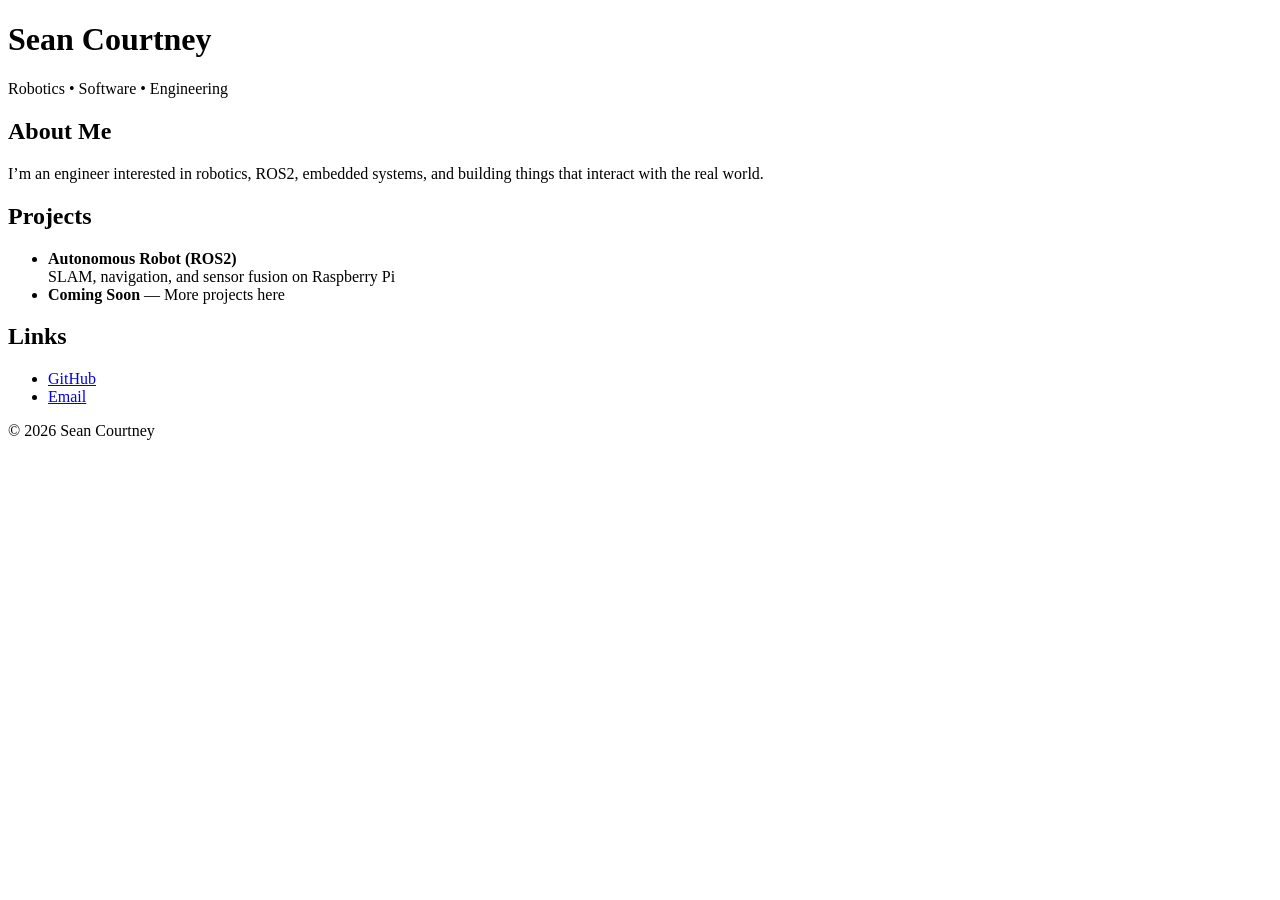
==== index.html @ 35dd7cc6 "Add initial HTML structure for portfolio" ====
<!DOCTYPE html>
<html lang="en">
<head>
  <meta charset="UTF-8" />
  <meta name="viewport" content="width=device-width, initial-scale=1.0"/>
  <title>Sean Courtney | Portfolio</title>
  <link rel="stylesheet" href="style.css" />
</head>
<body>
  <header>
    <h1>Sean Courtney</h1>
    <p>Robotics • Software • Engineering</p>
  </header>

  <section>
    <h2>About Me</h2>
    <p>
      I’m an engineer interested in robotics, ROS2, embedded systems,
      and building things that interact with the real world.
    </p>
  </section>

  <section>
    <h2>Projects</h2>
    <ul>
      <li>
        <strong>Autonomous Robot (ROS2)</strong><br />
        SLAM, navigation, and sensor fusion on Raspberry Pi
      </li>
      <li>
        <strong>Coming Soon</strong> — More projects here
      </li>
    </ul>
  </section>

  <section>
    <h2>Links</h2>
    <ul>
      <li><a href="https://github.com/seancourtney271">GitHub</a></li>
      <li><a href="mailto:your@email.com">Email</a></li>
    </ul>
  </section>

  <footer>
    <p>© 2026 Sean Courtney</p>
  </footer>
</body>
</html>
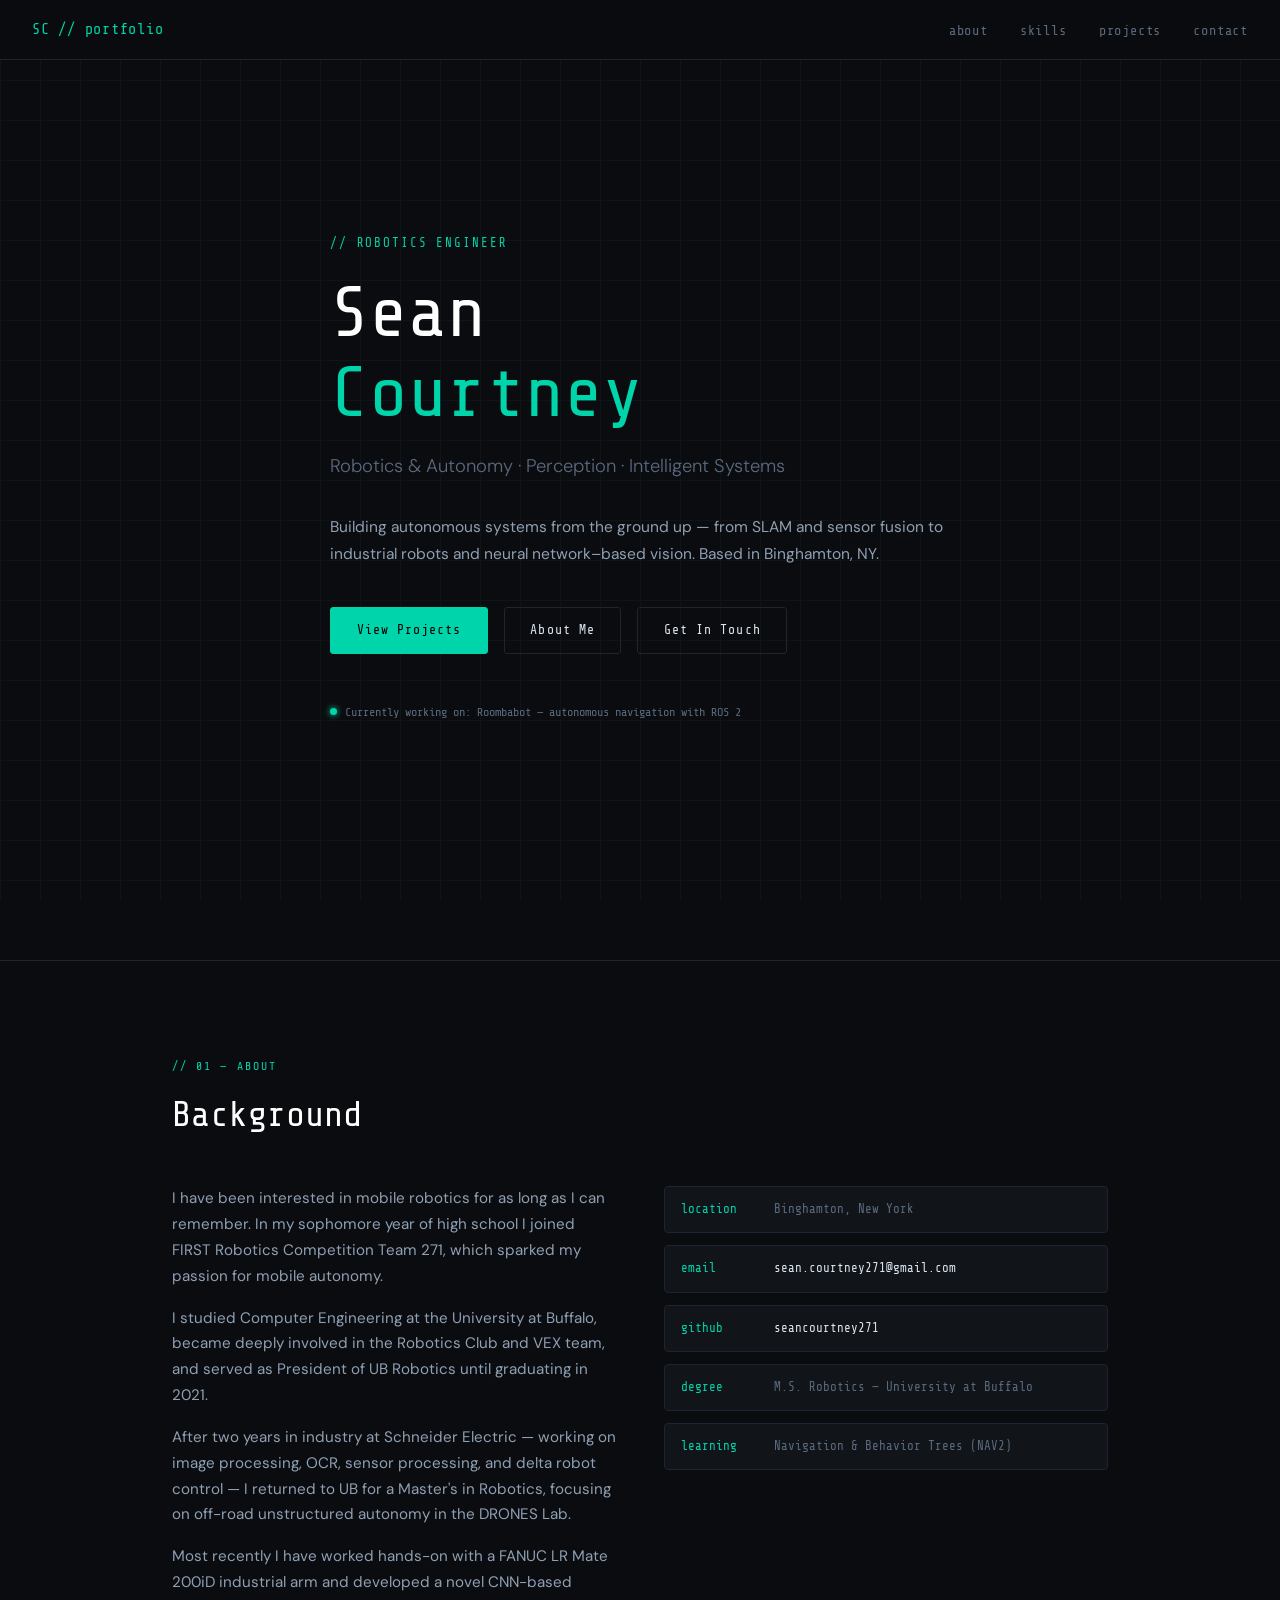
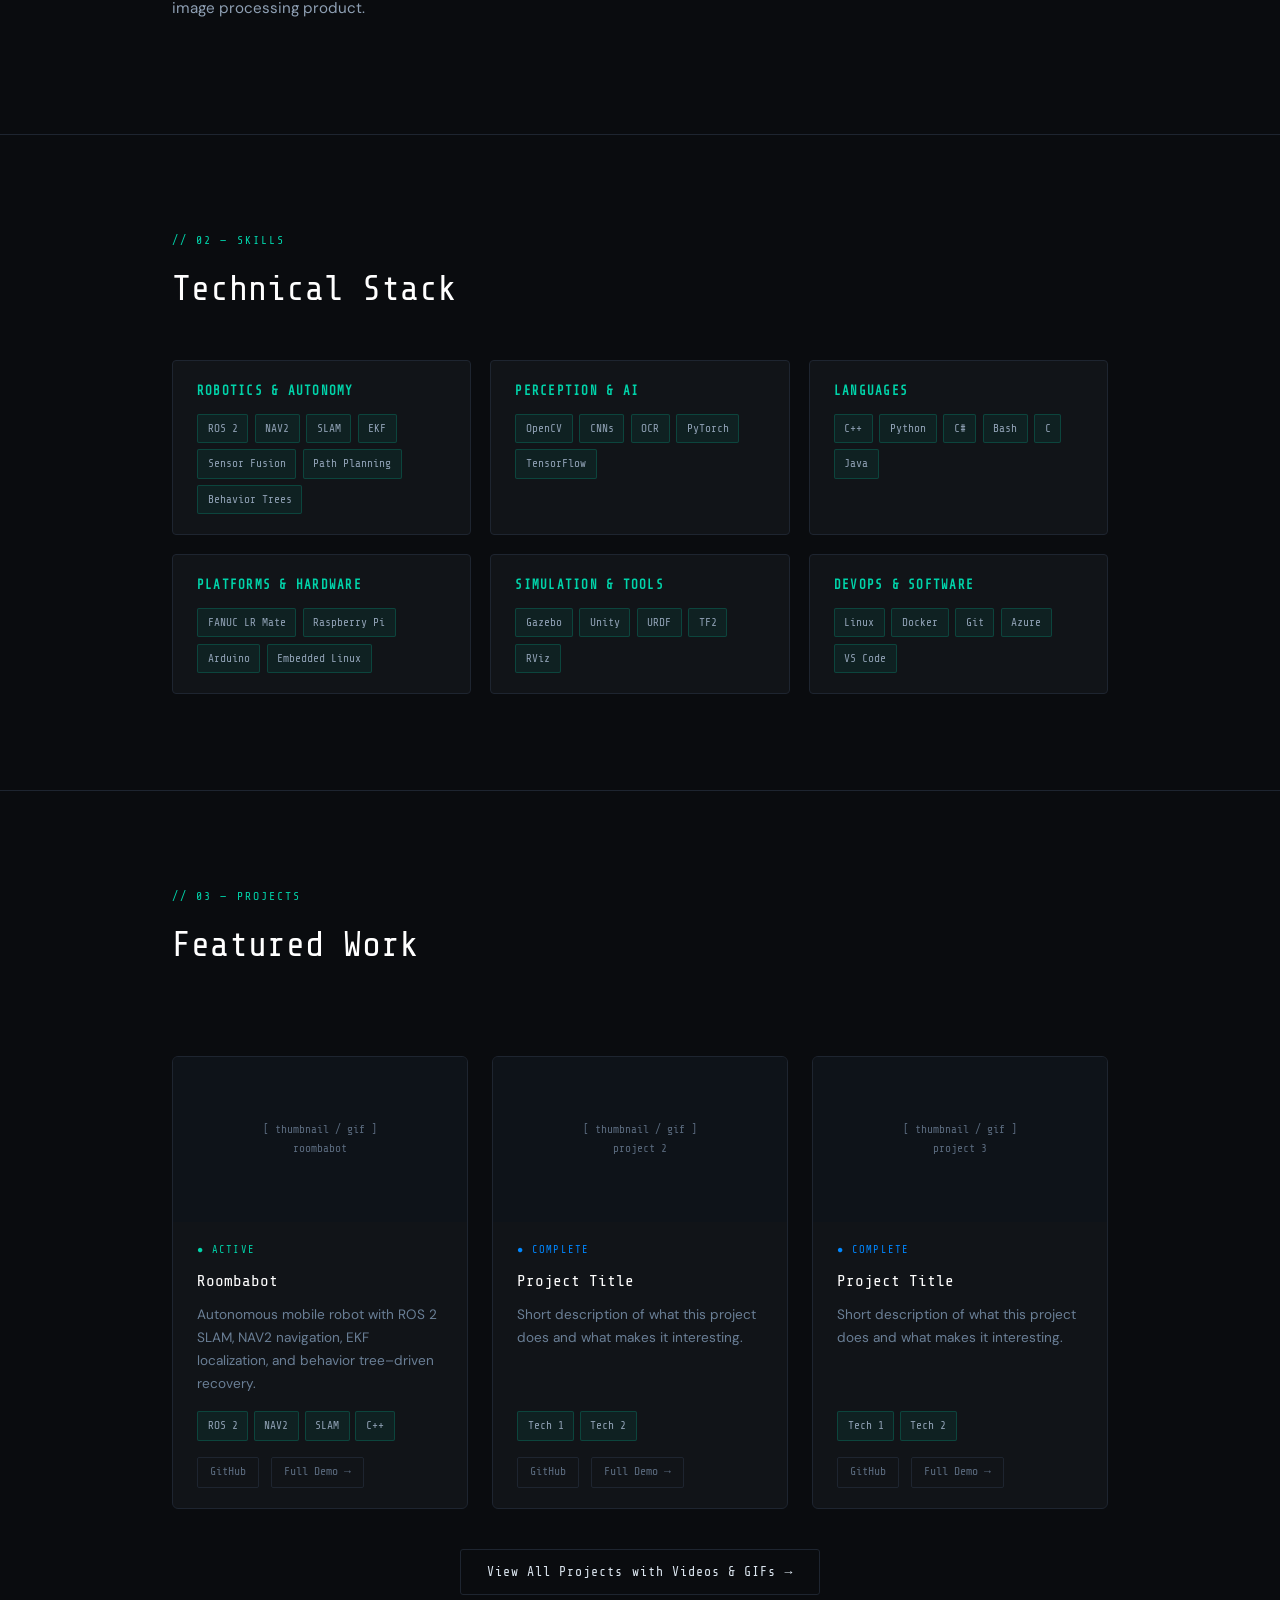
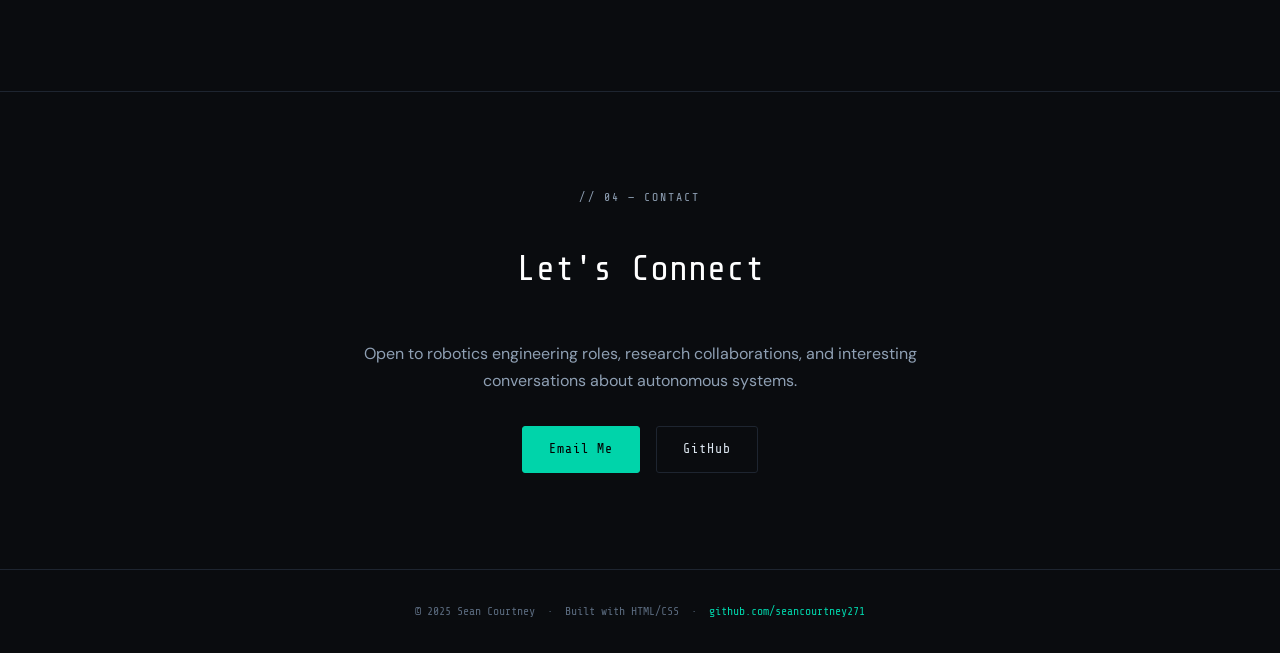
==== commit 70839816: "Swaping my Readme designed one for an html page" ====
--- a/index.html
+++ b/index.html
@@ -3,46 +3,636 @@
 <head>
   <meta charset="UTF-8" />
   <meta name="viewport" content="width=device-width, initial-scale=1.0"/>
-  <title>Sean Courtney | Portfolio</title>
-  <link rel="stylesheet" href="style.css" />
+  <title>Sean Courtney — Robotics Engineer</title>
+  <link href="https://fonts.googleapis.com/css2?family=Share+Tech+Mono&family=DM+Sans:wght@300;400;500;600&display=swap" rel="stylesheet"/>
+  <style>
+    /* ─── DESIGN TOKENS ──────────────────────────────────────────── */
+    :root {
+      --bg:        #0a0c0f;
+      --surface:   #111418;
+      --border:    #1e2530;
+      --accent:    #00d4aa;       /* teal — circuit/terminal feel   */
+      --accent2:   #0087ff;       /* blue highlight                 */
+      --text:      #dce6f0;
+      --muted:     #5a6a7e;
+      --mono:      'Share Tech Mono', monospace;
+      --sans:      'DM Sans', sans-serif;
+    }
+
+    /* ─── RESET ──────────────────────────────────────────────────── */
+    *, *::before, *::after { box-sizing: border-box; margin: 0; padding: 0; }
+    html { scroll-behavior: smooth; }
+    body {
+      background: var(--bg);
+      color: var(--text);
+      font-family: var(--sans);
+      font-size: 16px;
+      line-height: 1.7;
+      overflow-x: hidden;
+    }
+    a { color: var(--accent); text-decoration: none; }
+    a:hover { text-decoration: underline; }
+
+    /* ─── ANIMATED GRID BACKGROUND ───────────────────────────────── */
+    body::before {
+      content: '';
+      position: fixed;
+      inset: 0;
+      background-image:
+        linear-gradient(var(--border) 1px, transparent 1px),
+        linear-gradient(90deg, var(--border) 1px, transparent 1px);
+      background-size: 40px 40px;
+      opacity: 0.35;
+      pointer-events: none;
+      z-index: 0;
+    }
+
+    /* ─── LAYOUT HELPERS ─────────────────────────────────────────── */
+    .container { max-width: 1000px; margin: 0 auto; padding: 0 2rem; position: relative; z-index: 1; }
+    section { padding: 6rem 0; }
+    section + section { border-top: 1px solid var(--border); }
+
+    /* ─── NAV ────────────────────────────────────────────────────── */
+    nav {
+      position: sticky; top: 0; z-index: 100;
+      background: rgba(10,12,15,0.85);
+      backdrop-filter: blur(12px);
+      border-bottom: 1px solid var(--border);
+      padding: 1rem 2rem;
+      display: flex; justify-content: space-between; align-items: center;
+    }
+    .nav-logo {
+      font-family: var(--mono);
+      color: var(--accent);
+      font-size: 0.95rem;
+      letter-spacing: 0.05em;
+    }
+    .nav-links { display: flex; gap: 2rem; list-style: none; }
+    .nav-links a {
+      font-size: 0.85rem;
+      font-family: var(--mono);
+      color: var(--muted);
+      letter-spacing: 0.06em;
+      transition: color 0.2s;
+    }
+    .nav-links a:hover { color: var(--accent); text-decoration: none; }
+
+    /* ─── HERO ───────────────────────────────────────────────────── */
+    #hero {
+      min-height: 100vh;
+      display: flex; align-items: center;
+      padding-top: 0;
+    }
+    .hero-inner { padding: 4rem 0 2rem; }
+    .hero-label {
+      font-family: var(--mono);
+      font-size: 0.78rem;
+      color: var(--accent);
+      letter-spacing: 0.15em;
+      text-transform: uppercase;
+      margin-bottom: 1.2rem;
+      opacity: 0; animation: fadeUp 0.6s 0.1s forwards;
+    }
+    h1 {
+      font-family: var(--mono);
+      font-size: clamp(2.4rem, 6vw, 4.5rem);
+      font-weight: 400;
+      line-height: 1.1;
+      color: #fff;
+      opacity: 0; animation: fadeUp 0.7s 0.25s forwards;
+    }
+    h1 span { color: var(--accent); }
+    .hero-role {
+      font-family: var(--sans);
+      font-size: 1.15rem;
+      font-weight: 300;
+      color: var(--muted);
+      margin: 1.2rem 0 2rem;
+      opacity: 0; animation: fadeUp 0.7s 0.4s forwards;
+    }
+    .hero-bio {
+      max-width: 620px;
+      font-size: 0.97rem;
+      color: #8fa0b4;
+      margin-bottom: 2.5rem;
+      opacity: 0; animation: fadeUp 0.7s 0.55s forwards;
+    }
+    .hero-ctas {
+      display: flex; gap: 1rem; flex-wrap: wrap;
+      opacity: 0; animation: fadeUp 0.7s 0.7s forwards;
+    }
+    .btn {
+      display: inline-block;
+      padding: 0.7rem 1.6rem;
+      font-family: var(--mono);
+      font-size: 0.82rem;
+      letter-spacing: 0.08em;
+      border-radius: 3px;
+      transition: all 0.2s;
+      cursor: pointer;
+    }
+    .btn-primary {
+      background: var(--accent);
+      color: #000;
+      border: 1px solid var(--accent);
+    }
+    .btn-primary:hover { background: transparent; color: var(--accent); text-decoration: none; }
+    .btn-outline {
+      background: transparent;
+      color: var(--text);
+      border: 1px solid var(--border);
+    }
+    .btn-outline:hover { border-color: var(--accent); color: var(--accent); text-decoration: none; }
+
+    .hero-status {
+      display: inline-flex; align-items: center; gap: 0.5rem;
+      font-family: var(--mono); font-size: 0.75rem; color: var(--muted);
+      margin-top: 3rem;
+      opacity: 0; animation: fadeUp 0.7s 0.85s forwards;
+    }
+    .status-dot {
+      width: 7px; height: 7px; border-radius: 50%;
+      background: var(--accent);
+      box-shadow: 0 0 6px var(--accent);
+      animation: pulse 2s infinite;
+    }
+
+    /* ─── SECTION HEADERS ────────────────────────────────────────── */
+    .section-tag {
+      font-family: var(--mono);
+      font-size: 0.72rem;
+      color: var(--accent);
+      letter-spacing: 0.18em;
+      text-transform: uppercase;
+      margin-bottom: 0.6rem;
+    }
+    h2 {
+      font-family: var(--mono);
+      font-size: clamp(1.5rem, 3vw, 2.2rem);
+      font-weight: 400;
+      color: #fff;
+      margin-bottom: 2.5rem;
+    }
+
+    /* ─── ABOUT ──────────────────────────────────────────────────── */
+    .about-grid { display: grid; grid-template-columns: 1fr 1fr; gap: 3rem; }
+    .about-text p { color: #8fa0b4; font-size: 0.95rem; margin-bottom: 1rem; }
+    .about-meta { display: flex; flex-direction: column; gap: 0.75rem; }
+    .meta-item {
+      display: flex; align-items: flex-start; gap: 0.8rem;
+      font-family: var(--mono); font-size: 0.78rem; color: var(--muted);
+      padding: 0.75rem 1rem;
+      background: var(--surface);
+      border: 1px solid var(--border);
+      border-radius: 4px;
+    }
+    .meta-item .mi-label { color: var(--accent); min-width: 80px; }
+    .meta-item a { color: var(--text); }
+    .meta-item a:hover { color: var(--accent); }
+
+    /* ─── SKILLS ─────────────────────────────────────────────────── */
+    .skills-grid { display: grid; grid-template-columns: repeat(auto-fill, minmax(280px, 1fr)); gap: 1.2rem; }
+    .skill-card {
+      background: var(--surface);
+      border: 1px solid var(--border);
+      border-radius: 4px;
+      padding: 1.25rem 1.5rem;
+      transition: border-color 0.2s;
+    }
+    .skill-card:hover { border-color: var(--accent); }
+    .skill-card h3 {
+      font-family: var(--mono);
+      font-size: 0.78rem;
+      color: var(--accent);
+      letter-spacing: 0.1em;
+      text-transform: uppercase;
+      margin-bottom: 0.75rem;
+    }
+    .skill-tags { display: flex; flex-wrap: wrap; gap: 0.4rem; }
+    .tag {
+      font-family: var(--mono);
+      font-size: 0.7rem;
+      padding: 0.25rem 0.6rem;
+      background: rgba(0,212,170,0.07);
+      border: 1px solid rgba(0,212,170,0.2);
+      border-radius: 2px;
+      color: #8fa0b4;
+    }
+
+    /* ─── FEATURED PROJECTS (homepage preview) ───────────────────── */
+    .projects-intro {
+      display: flex; justify-content: space-between; align-items: flex-end;
+      margin-bottom: 2.5rem; flex-wrap: wrap; gap: 1rem;
+    }
+    .projects-intro div { flex: 1; }
+    .project-cards { display: grid; grid-template-columns: repeat(auto-fill, minmax(280px, 1fr)); gap: 1.5rem; }
+    .project-card {
+      background: var(--surface);
+      border: 1px solid var(--border);
+      border-radius: 6px;
+      overflow: hidden;
+      transition: border-color 0.25s, transform 0.25s;
+      display: flex; flex-direction: column;
+    }
+    .project-card:hover { border-color: var(--accent); transform: translateY(-3px); }
+    .card-thumb {
+      width: 100%; aspect-ratio: 16/9;
+      background: #0e1319;
+      display: flex; align-items: center; justify-content: center;
+      overflow: hidden; position: relative;
+    }
+    .card-thumb-placeholder {
+      font-family: var(--mono); font-size: 0.7rem; color: var(--muted);
+      text-align: center; padding: 1rem;
+    }
+    /* When you add a real thumbnail/gif, the <img> inside .card-thumb will fill this area */
+    .card-thumb img { width: 100%; height: 100%; object-fit: cover; }
+    .card-body { padding: 1.25rem 1.5rem; flex: 1; display: flex; flex-direction: column; }
+    .card-status {
+      font-family: var(--mono); font-size: 0.65rem;
+      letter-spacing: 0.12em; text-transform: uppercase;
+      margin-bottom: 0.5rem;
+    }
+    .card-status.active { color: var(--accent); }
+    .card-status.complete { color: var(--accent2); }
+    .card-title {
+      font-family: var(--mono); font-size: 1rem;
+      color: #fff; margin-bottom: 0.5rem;
+    }
+    .card-desc { font-size: 0.85rem; color: #6a7f96; flex: 1; margin-bottom: 1rem; }
+    .card-tags { display: flex; flex-wrap: wrap; gap: 0.35rem; margin-bottom: 1rem; }
+    .card-links { display: flex; gap: 0.75rem; }
+    .card-link {
+      font-family: var(--mono); font-size: 0.72rem;
+      color: var(--muted); border: 1px solid var(--border);
+      padding: 0.3rem 0.75rem; border-radius: 2px;
+      transition: all 0.2s;
+    }
+    .card-link:hover { color: var(--accent); border-color: var(--accent); text-decoration: none; }
+
+    .view-all-wrap { text-align: center; margin-top: 2.5rem; }
+
+    /* ─── CONTACT ────────────────────────────────────────────────── */
+    .contact-inner {
+      max-width: 560px; margin: 0 auto; text-align: center;
+    }
+    .contact-inner p { color: #8fa0b4; margin-bottom: 2rem; }
+    .contact-links { display: flex; justify-content: center; gap: 1rem; flex-wrap: wrap; }
+
+    /* ─── FOOTER ─────────────────────────────────────────────────── */
+    footer {
+      border-top: 1px solid var(--border);
+      padding: 2rem;
+      text-align: center;
+      font-family: var(--mono);
+      font-size: 0.72rem;
+      color: var(--muted);
+      position: relative; z-index: 1;
+    }
+
+    /* ─── ANIMATIONS ─────────────────────────────────────────────── */
+    @keyframes fadeUp {
+      from { opacity: 0; transform: translateY(16px); }
+      to   { opacity: 1; transform: translateY(0); }
+    }
+    @keyframes pulse {
+      0%, 100% { opacity: 1; }
+      50%       { opacity: 0.4; }
+    }
+
+    /* ─── RESPONSIVE ─────────────────────────────────────────────── */
+    @media (max-width: 680px) {
+      .about-grid { grid-template-columns: 1fr; }
+      .nav-links { gap: 1rem; }
+      .hero-ctas { flex-direction: column; }
+    }
+  </style>
 </head>
 <body>
-  <header>
-    <h1>Sean Courtney</h1>
-    <p>Robotics • Software • Engineering</p>
-  </header>
-
-  <section>
-    <h2>About Me</h2>
-    <p>
-      I’m an engineer interested in robotics, ROS2, embedded systems,
-      and building things that interact with the real world.
+
+  <!-- ════════════════════════════════════════════════════════════
+       NAV
+  ════════════════════════════════════════════════════════════ -->
+  <nav>
+    <div class="nav-logo">SC // portfolio</div>
+    <ul class="nav-links">
+      <li><a href="#about">about</a></li>
+      <li><a href="#skills">skills</a></li>
+      <li><a href="#projects">projects</a></li>
+      <li><a href="#contact">contact</a></li>
+    </ul>
+  </nav>
+
+  <!-- ════════════════════════════════════════════════════════════
+       HERO
+  ════════════════════════════════════════════════════════════ -->
+  <section id="hero">
+    <div class="container">
+      <div class="hero-inner">
+        <p class="hero-label">// robotics engineer</p>
+
+        <!-- ── YOUR NAME ── -->
+        <h1>Sean<br/><span>Courtney</span></h1>
+
+        <!-- ── YOUR TAGLINE / ROLE ── -->
+        <p class="hero-role">Robotics &amp; Autonomy · Perception · Intelligent Systems</p>
+
+        <!-- ── SHORT BIO (homepage version) ── -->
+        <p class="hero-bio">
+          Building autonomous systems from the ground up — from SLAM and sensor fusion
+          to industrial robots and neural network–based vision. Based in Binghamton, NY.
+        </p>
+
+        <div class="hero-ctas">
+          <a href="projects.html" class="btn btn-primary">View Projects</a>
+          <a href="#about" class="btn btn-outline">About Me</a>
+          <a href="mailto:sean.courtney271@gmail.com" class="btn btn-outline">Get In Touch</a>
+        </div>
+
+        <div class="hero-status">
+          <span class="status-dot"></span>
+          <!-- ── CURRENT FOCUS LINE — update as needed ── -->
+          Currently working on: Roombabot &mdash; autonomous navigation with ROS 2
+        </div>
+      </div>
+    </div>
+  </section>
+
+  <!-- ════════════════════════════════════════════════════════════
+       ABOUT
+  ════════════════════════════════════════════════════════════ -->
+  <section id="about">
+    <div class="container">
+      <p class="section-tag">// 01 — about</p>
+      <h2>Background</h2>
+      <div class="about-grid">
+
+        <div class="about-text">
+          <!-- ── YOUR FULL BIO — paste paragraphs here, or trim as you like ── -->
+          <p>
+            I have been interested in mobile robotics for as long as I can remember.
+            In my sophomore year of high school I joined FIRST Robotics Competition Team 271,
+            which sparked my passion for mobile autonomy.
+          </p>
+          <p>
+            I studied Computer Engineering at the University at Buffalo, became deeply
+            involved in the Robotics Club and VEX team, and served as President of UB Robotics
+            until graduating in 2021.
+          </p>
+          <p>
+            After two years in industry at Schneider Electric — working on image processing,
+            OCR, sensor processing, and delta robot control — I returned to UB for a Master's
+            in Robotics, focusing on off-road unstructured autonomy in the DRONES Lab.
+          </p>
+          <p>
+            Most recently I have worked hands-on with a FANUC LR Mate 200iD industrial arm
+            and developed a novel CNN-based image processing product.
+          </p>
+        </div>
+
+        <div class="about-meta">
+          <!-- ── QUICK-FACTS CARDS — edit values as needed ── -->
+          <div class="meta-item">
+            <span class="mi-label">location</span>
+            <span>Binghamton, New York</span>
+          </div>
+          <div class="meta-item">
+            <span class="mi-label">email</span>
+            <a href="mailto:sean.courtney271@gmail.com">sean.courtney271@gmail.com</a>
+          </div>
+          <div class="meta-item">
+            <span class="mi-label">github</span>
+            <a href="https://github.com/seancourtney271" target="_blank">seancourtney271</a>
+          </div>
+          <div class="meta-item">
+            <span class="mi-label">degree</span>
+            <span>M.S. Robotics — University at Buffalo</span>
+          </div>
+          <div class="meta-item">
+            <span class="mi-label">learning</span>
+            <span>Navigation &amp; Behavior Trees (NAV2)</span>
+          </div>
+        </div>
+
+      </div>
+    </div>
+  </section>
+
+  <!-- ════════════════════════════════════════════════════════════
+       SKILLS
+  ════════════════════════════════════════════════════════════ -->
+  <section id="skills">
+    <div class="container">
+      <p class="section-tag">// 02 — skills</p>
+      <h2>Technical Stack</h2>
+      <div class="skills-grid">
+
+        <!-- ── SKILL CARD — add/remove tags as your stack evolves ── -->
+        <div class="skill-card">
+          <h3>Robotics &amp; Autonomy</h3>
+          <div class="skill-tags">
+            <span class="tag">ROS 2</span><span class="tag">NAV2</span>
+            <span class="tag">SLAM</span><span class="tag">EKF</span>
+            <span class="tag">Sensor Fusion</span><span class="tag">Path Planning</span>
+            <span class="tag">Behavior Trees</span>
+          </div>
+        </div>
+
+        <div class="skill-card">
+          <h3>Perception &amp; AI</h3>
+          <div class="skill-tags">
+            <span class="tag">OpenCV</span><span class="tag">CNNs</span>
+            <span class="tag">OCR</span><span class="tag">PyTorch</span>
+            <span class="tag">TensorFlow</span>
+          </div>
+        </div>
+
+        <div class="skill-card">
+          <h3>Languages</h3>
+          <div class="skill-tags">
+            <span class="tag">C++</span><span class="tag">Python</span>
+            <span class="tag">C#</span><span class="tag">Bash</span>
+            <span class="tag">C</span><span class="tag">Java</span>
+          </div>
+        </div>
+
+        <div class="skill-card">
+          <h3>Platforms &amp; Hardware</h3>
+          <div class="skill-tags">
+            <span class="tag">FANUC LR Mate</span><span class="tag">Raspberry Pi</span>
+            <span class="tag">Arduino</span><span class="tag">Embedded Linux</span>
+          </div>
+        </div>
+
+        <div class="skill-card">
+          <h3>Simulation &amp; Tools</h3>
+          <div class="skill-tags">
+            <span class="tag">Gazebo</span><span class="tag">Unity</span>
+            <span class="tag">URDF</span><span class="tag">TF2</span>
+            <span class="tag">RViz</span>
+          </div>
+        </div>
+
+        <div class="skill-card">
+          <h3>DevOps &amp; Software</h3>
+          <div class="skill-tags">
+            <span class="tag">Linux</span><span class="tag">Docker</span>
+            <span class="tag">Git</span><span class="tag">Azure</span>
+            <span class="tag">VS Code</span>
+          </div>
+        </div>
+
+      </div>
+    </div>
+  </section>
+
+  <!-- ════════════════════════════════════════════════════════════
+       FEATURED PROJECTS (homepage preview — 3 cards)
+       Full showcase with videos/GIFs → projects.html
+  ════════════════════════════════════════════════════════════ -->
+  <section id="projects">
+    <div class="container">
+      <div class="projects-intro">
+        <div>
+          <p class="section-tag">// 03 — projects</p>
+          <h2>Featured Work</h2>
+        </div>
+      </div>
+
+      <div class="project-cards">
+
+        <!-- ══════════════════════════════════════════════════
+             PROJECT CARD 1 — ROOMBABOT (active)
+             Replace the placeholder thumb with a real
+             thumbnail once you have one:
+               <img src="assets/roombabot-thumb.gif" alt="Roombabot demo"/>
+        ══════════════════════════════════════════════════ -->
+        <div class="project-card">
+          <div class="card-thumb">
+            <!-- DROP YOUR THUMBNAIL / GIF HERE
+                 e.g. <img src="assets/roombabot-thumb.gif" alt="Roombabot demo"/> -->
+            <div class="card-thumb-placeholder">[ thumbnail / gif ]<br/>roombabot</div>
+          </div>
+          <div class="card-body">
+            <span class="card-status active">● active</span>
+            <!-- ── PROJECT TITLE ── -->
+            <p class="card-title">Roombabot</p>
+            <!-- ── ONE-LINE DESCRIPTION ── -->
+            <p class="card-desc">
+              Autonomous mobile robot with ROS 2 SLAM, NAV2 navigation,
+              EKF localization, and behavior tree–driven recovery.
+            </p>
+            <div class="card-tags">
+              <span class="tag">ROS 2</span><span class="tag">NAV2</span>
+              <span class="tag">SLAM</span><span class="tag">C++</span>
+            </div>
+            <div class="card-links">
+              <!-- ── GITHUB LINK — update href ── -->
+              <a href="https://github.com/seancourtney271/Docker-Rosbot-roomba" target="_blank" class="card-link">GitHub</a>
+              <!-- ── DEMO LINK — update or remove ── -->
+              <a href="projects.html#roombabot" class="card-link">Full Demo →</a>
+            </div>
+          </div>
+        </div>
+
+        <!-- ══════════════════════════════════════════════════
+             PROJECT CARD 2 — add your second project here
+        ══════════════════════════════════════════════════ -->
+        <div class="project-card">
+          <div class="card-thumb">
+            <!-- DROP YOUR THUMBNAIL / GIF HERE -->
+            <div class="card-thumb-placeholder">[ thumbnail / gif ]<br/>project 2</div>
+          </div>
+          <div class="card-body">
+            <span class="card-status complete">● complete</span>
+            <!-- ── PROJECT TITLE ── -->
+            <p class="card-title">Project Title</p>
+            <!-- ── ONE-LINE DESCRIPTION ── -->
+            <p class="card-desc">
+              Short description of what this project does and what makes it interesting.
+            </p>
+            <div class="card-tags">
+              <!-- ── TECH TAGS ── -->
+              <span class="tag">Tech 1</span><span class="tag">Tech 2</span>
+            </div>
+            <div class="card-links">
+              <!-- ── LINKS — update hrefs ── -->
+              <a href="#" class="card-link">GitHub</a>
+              <a href="projects.html#project2" class="card-link">Full Demo →</a>
+            </div>
+          </div>
+        </div>
+
+        <!-- ══════════════════════════════════════════════════
+             PROJECT CARD 3 — add your third project here
+        ══════════════════════════════════════════════════ -->
+        <div class="project-card">
+          <div class="card-thumb">
+            <!-- DROP YOUR THUMBNAIL / GIF HERE -->
+            <div class="card-thumb-placeholder">[ thumbnail / gif ]<br/>project 3</div>
+          </div>
+          <div class="card-body">
+            <span class="card-status complete">● complete</span>
+            <!-- ── PROJECT TITLE ── -->
+            <p class="card-title">Project Title</p>
+            <!-- ── ONE-LINE DESCRIPTION ── -->
+            <p class="card-desc">
+              Short description of what this project does and what makes it interesting.
+            </p>
+            <div class="card-tags">
+              <!-- ── TECH TAGS ── -->
+              <span class="tag">Tech 1</span><span class="tag">Tech 2</span>
+            </div>
+            <div class="card-links">
+              <!-- ── LINKS — update hrefs ── -->
+              <a href="#" class="card-link">GitHub</a>
+              <a href="projects.html#project3" class="card-link">Full Demo →</a>
+            </div>
+          </div>
+        </div>
+
+      </div><!-- /.project-cards -->
+
+      <div class="view-all-wrap">
+        <a href="projects.html" class="btn btn-outline">View All Projects with Videos &amp; GIFs →</a>
+      </div>
+
+    </div>
+  </section>
+
+  <!-- ════════════════════════════════════════════════════════════
+       CONTACT
+  ════════════════════════════════════════════════════════════ -->
+  <section id="contact">
+    <div class="container">
+      <div class="contact-inner">
+        <p class="section-tag" style="text-align:center;">// 04 — contact</p>
+        <h2 style="text-align:center;">Let's Connect</h2>
+        <!-- ── CONTACT BLURB — edit as you like ── -->
+        <p>
+          Open to robotics engineering roles, research collaborations,
+          and interesting conversations about autonomous systems.
+        </p>
+        <div class="contact-links">
+          <a href="mailto:sean.courtney271@gmail.com" class="btn btn-primary">Email Me</a>
+          <a href="https://github.com/seancourtney271" target="_blank" class="btn btn-outline">GitHub</a>
+          <!-- ── ADD LINKEDIN LINK IF YOU HAVE ONE ──
+               <a href="https://linkedin.com/in/YOUR_HANDLE" target="_blank" class="btn btn-outline">LinkedIn</a>
+          -->
+        </div>
+      </div>
+    </div>
+  </section>
+
+  <!-- ════════════════════════════════════════════════════════════
+       FOOTER
+  ════════════════════════════════════════════════════════════ -->
+  <footer>
+    <!-- ── FOOTER TEXT — update year if needed ── -->
+    <p>© 2025 Sean Courtney &nbsp;·&nbsp; Built with HTML/CSS &nbsp;·&nbsp;
+      <a href="https://github.com/seancourtney271" target="_blank">github.com/seancourtney271</a>
     </p>
-  </section>
-
-  <section>
-    <h2>Projects</h2>
-    <ul>
-      <li>
-        <strong>Autonomous Robot (ROS2)</strong><br />
-        SLAM, navigation, and sensor fusion on Raspberry Pi
-      </li>
-      <li>
-        <strong>Coming Soon</strong> — More projects here
-      </li>
-    </ul>
-  </section>
-
-  <section>
-    <h2>Links</h2>
-    <ul>
-      <li><a href="https://github.com/seancourtney271">GitHub</a></li>
-      <li><a href="mailto:your@email.com">Email</a></li>
-    </ul>
-  </section>
-
-  <footer>
-    <p>© 2026 Sean Courtney</p>
   </footer>
+
 </body>
 </html>
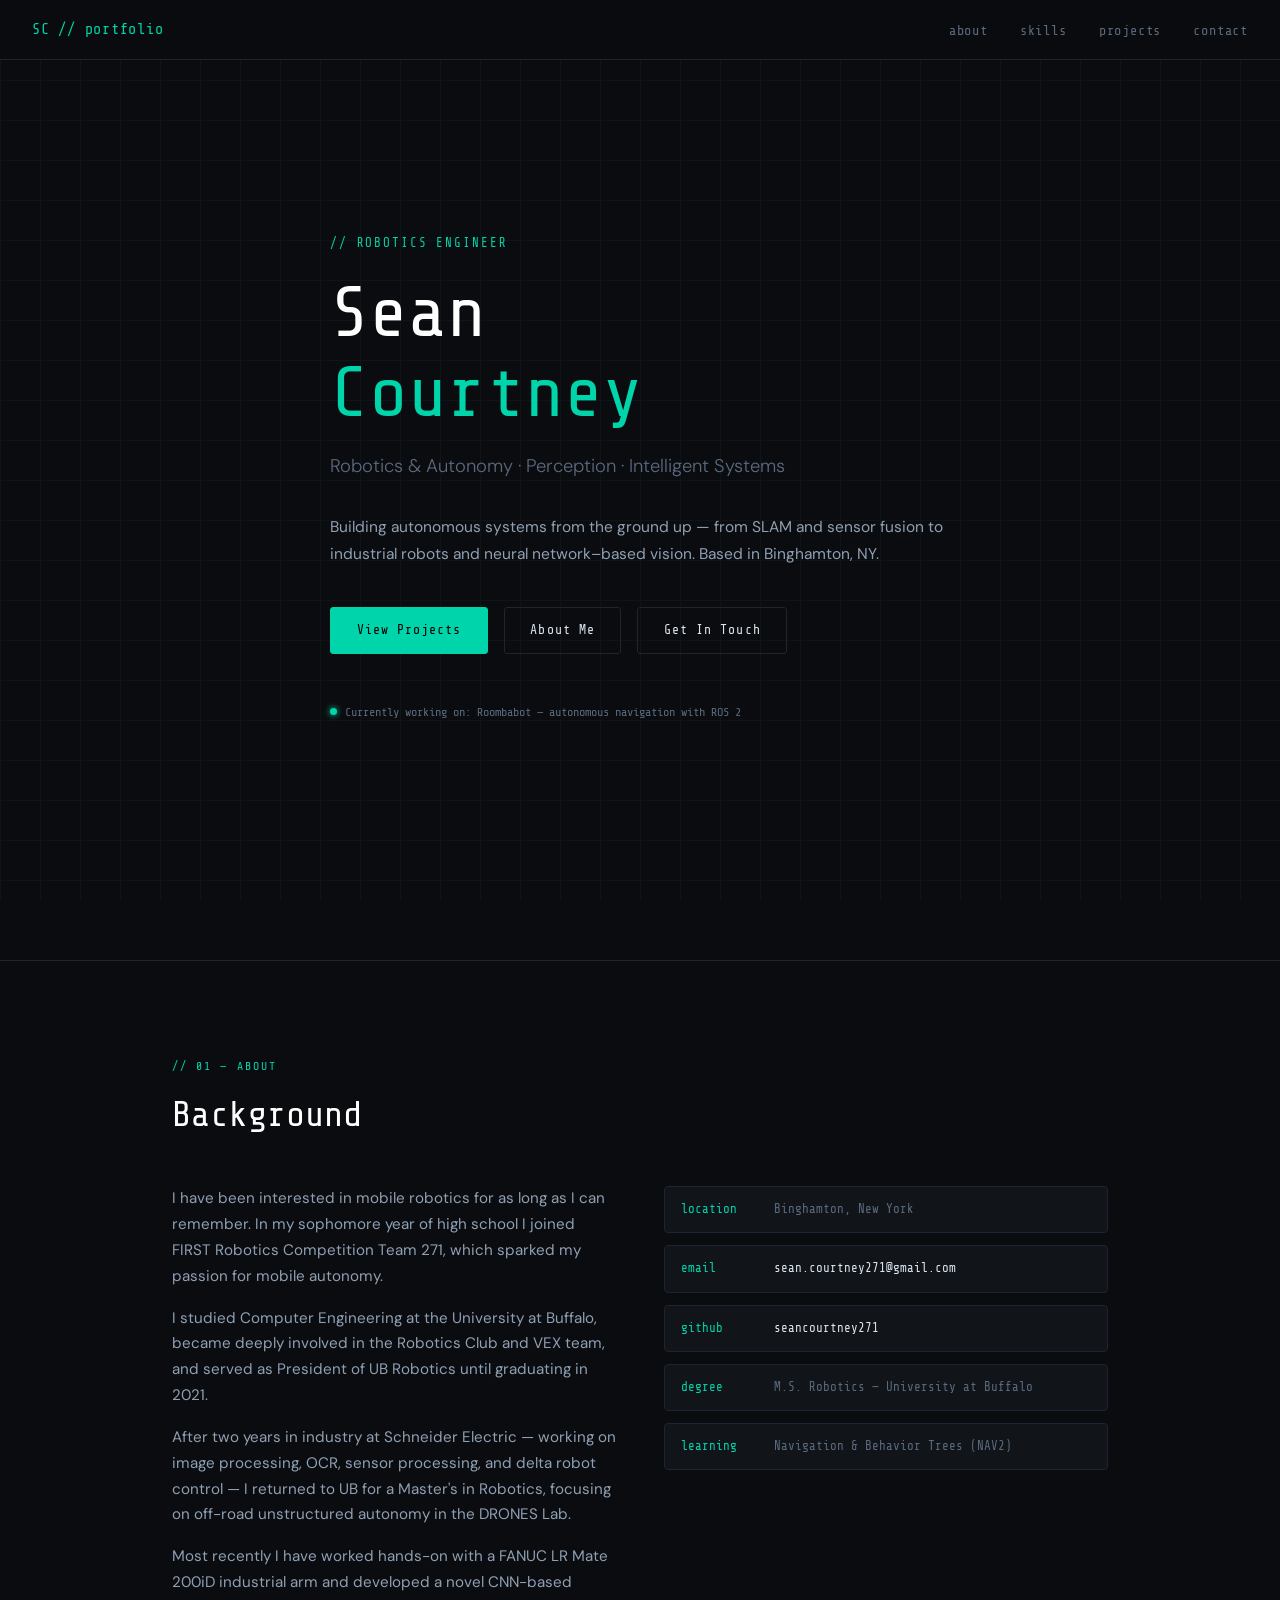
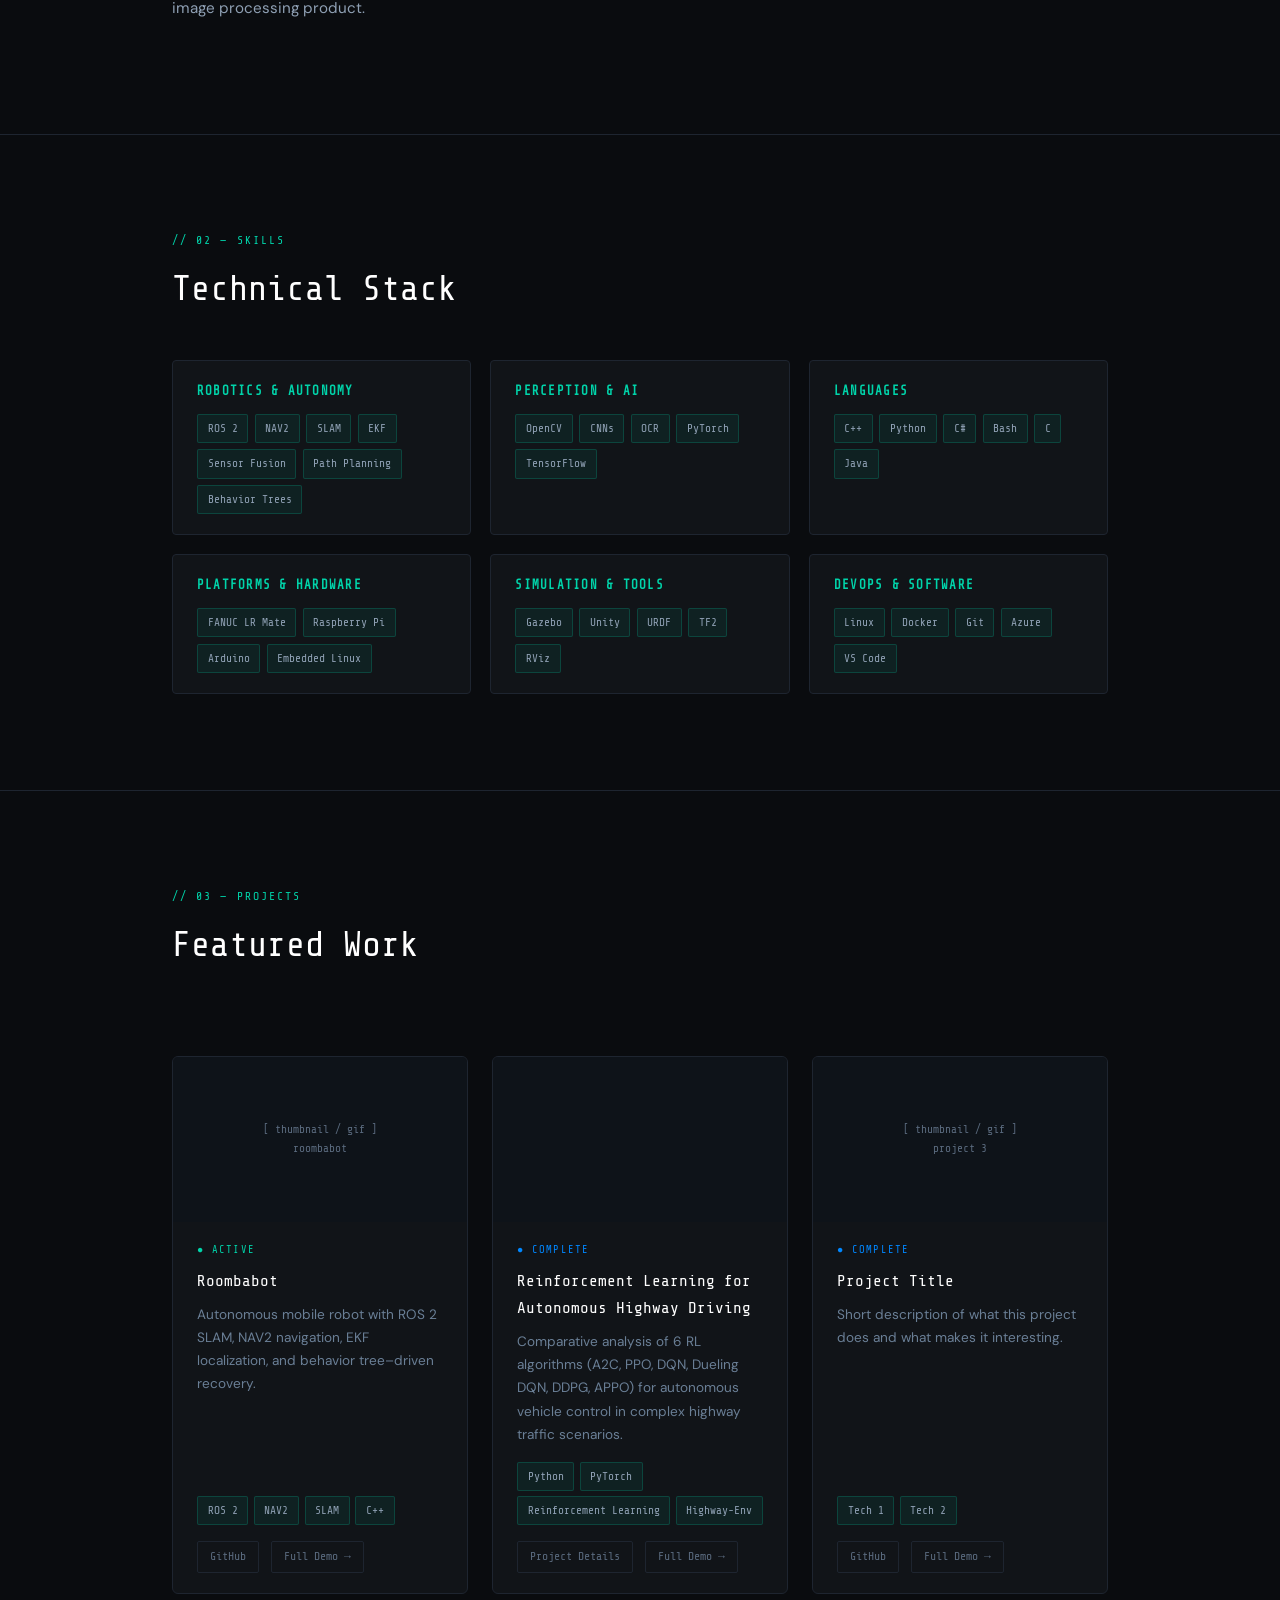
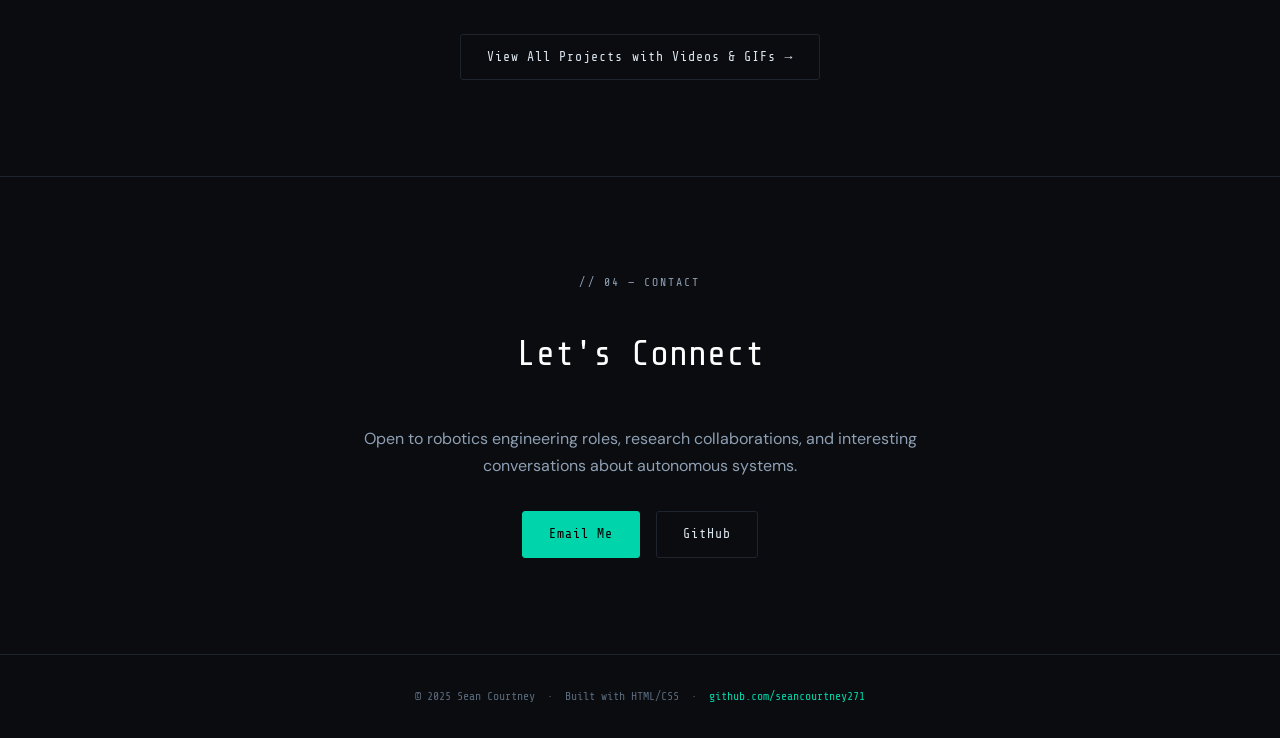
==== commit b9f99169: "Added html pages for 2 projects and their supporting videos and documents" ====
--- a/index.html
+++ b/index.html
@@ -536,29 +536,34 @@
         </div>
 
         <!-- ══════════════════════════════════════════════════
-             PROJECT CARD 2 — add your second project here
+             PROJECT CARD 2 — Reinforcement Learning Highway Project
         ══════════════════════════════════════════════════ -->
         <div class="project-card">
           <div class="card-thumb">
             <!-- DROP YOUR THUMBNAIL / GIF HERE -->
-            <div class="card-thumb-placeholder">[ thumbnail / gif ]<br/>project 2</div>
+            <video autoplay muted loop playsinline class="card-video">
+              <source src="assets/reinforcement_learning_highway_project/highway_ppo.mp4" type="video/mp4">
+              [RL Highway Demo]
+            </video>
           </div>
           <div class="card-body">
             <span class="card-status complete">● complete</span>
             <!-- ── PROJECT TITLE ── -->
-            <p class="card-title">Project Title</p>
+            <p class="card-title">Reinforcement Learning for Autonomous Highway Driving</p>
             <!-- ── ONE-LINE DESCRIPTION ── -->
             <p class="card-desc">
-              Short description of what this project does and what makes it interesting.
+              Comparative analysis of 6 RL algorithms (A2C, PPO, DQN, Dueling DQN, DDPG, APPO)
+              for autonomous vehicle control in complex highway traffic scenarios.
             </p>
             <div class="card-tags">
               <!-- ── TECH TAGS ── -->
-              <span class="tag">Tech 1</span><span class="tag">Tech 2</span>
+              <span class="tag">Python</span><span class="tag">PyTorch</span>
+              <span class="tag">Reinforcement Learning</span><span class="tag">Highway-Env</span>
             </div>
             <div class="card-links">
               <!-- ── LINKS — update hrefs ── -->
-              <a href="#" class="card-link">GitHub</a>
-              <a href="projects.html#project2" class="card-link">Full Demo →</a>
+              <a href="project2-details.html" class="card-link">Project Details</a>
+              <a href="projects.html#reinforcement-learning-highway" class="card-link">Full Demo →</a>
             </div>
           </div>
         </div>
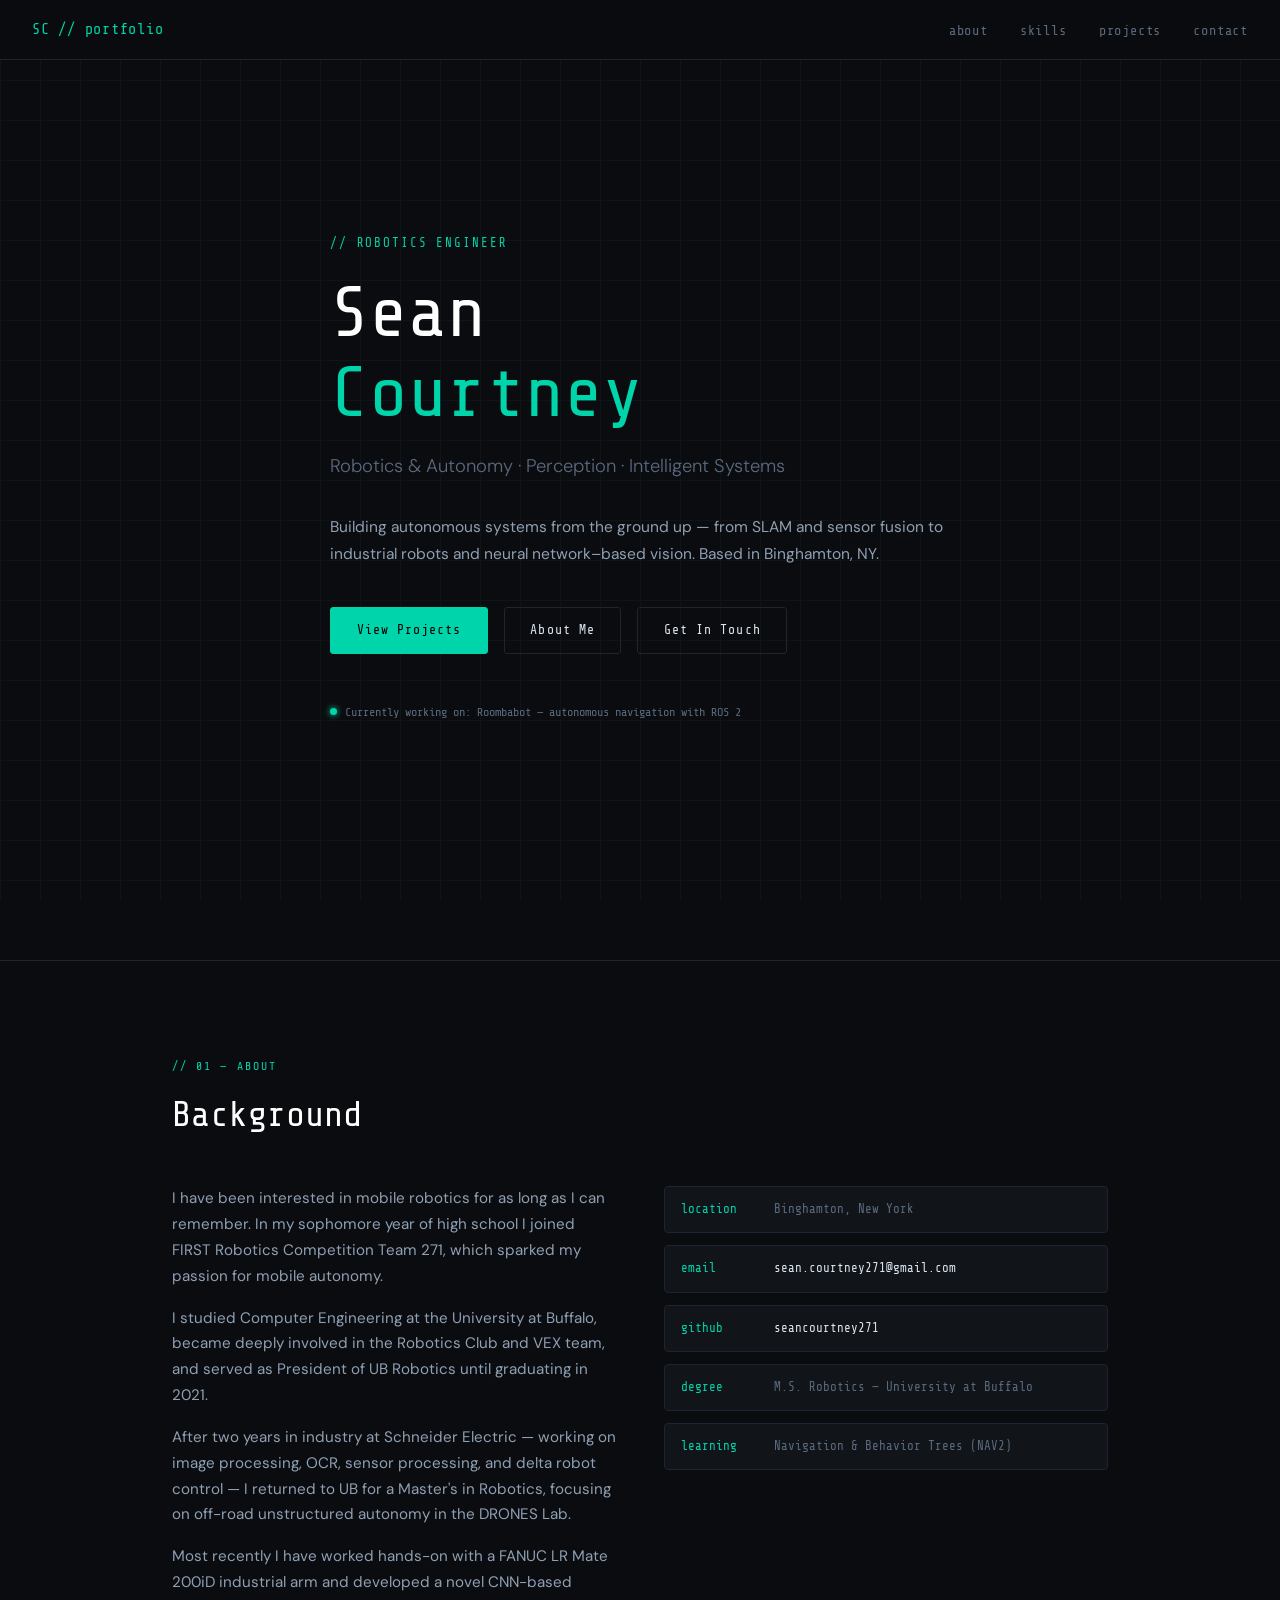
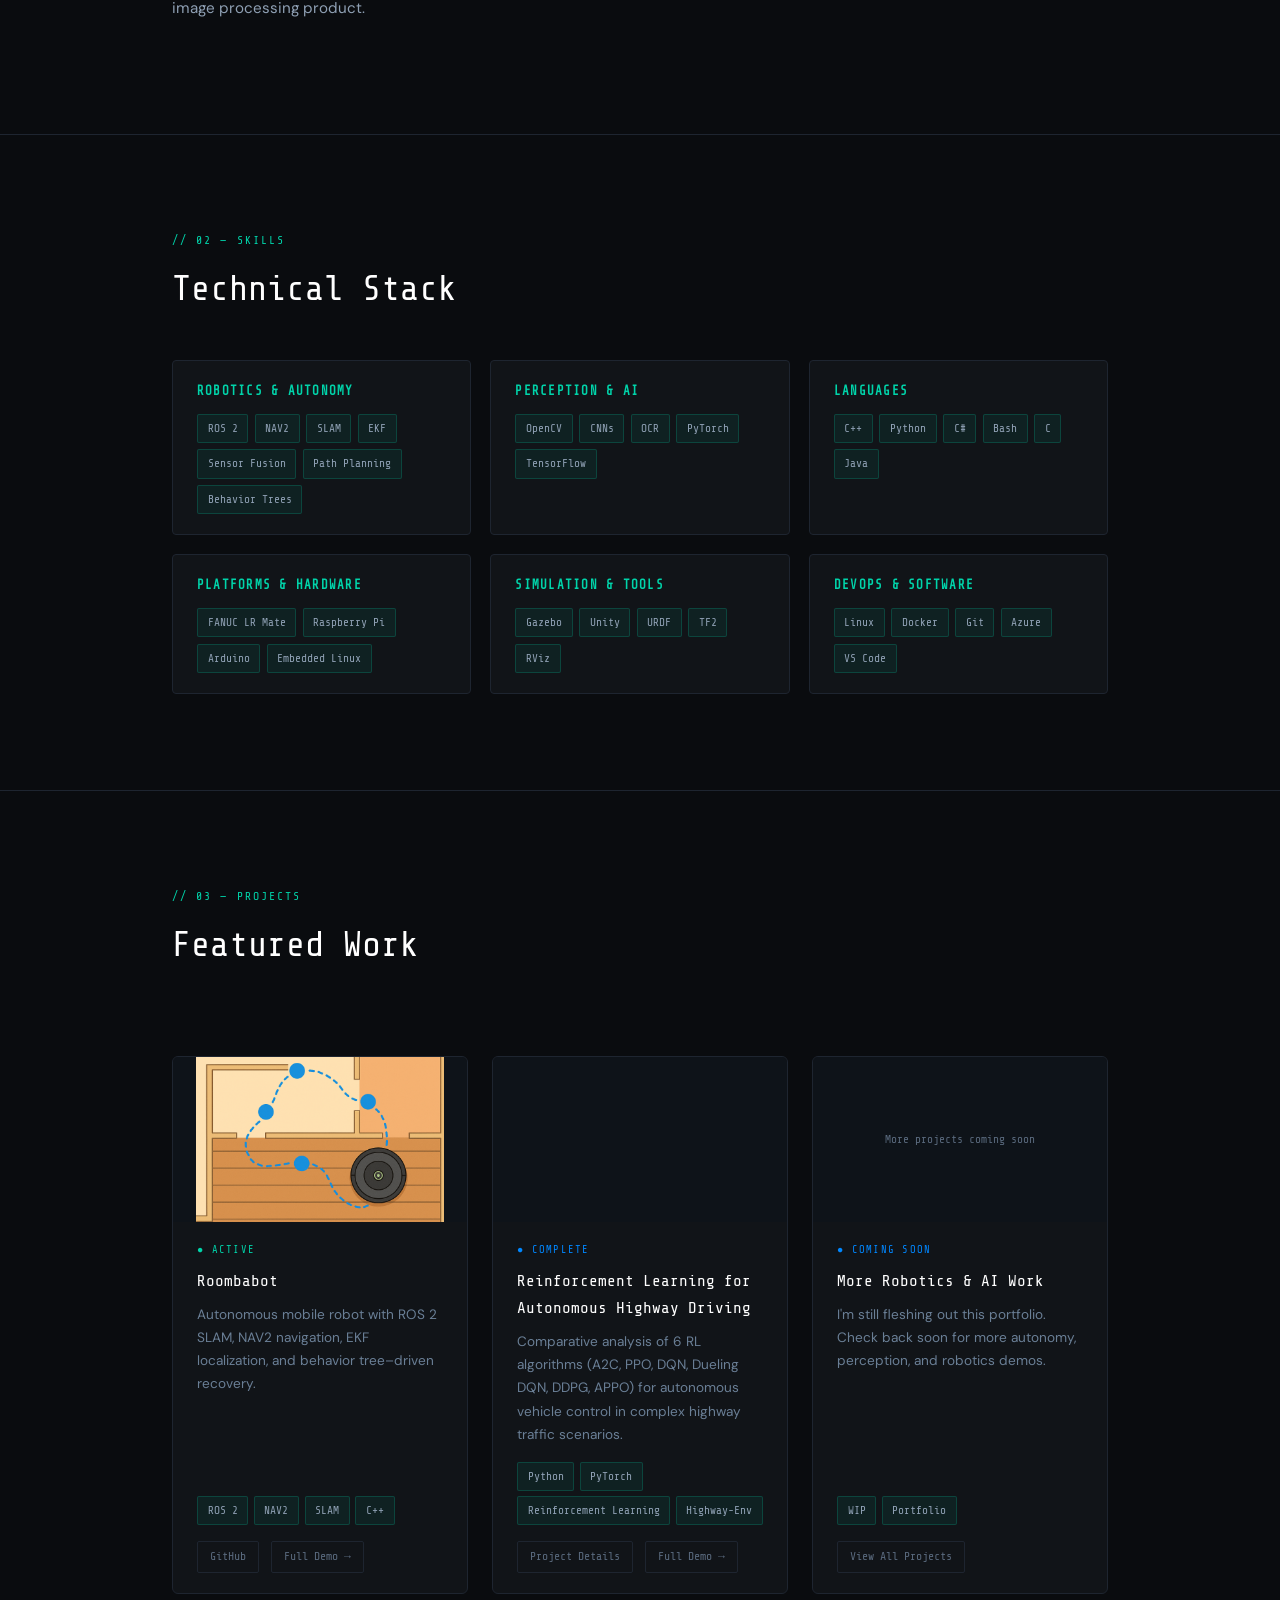
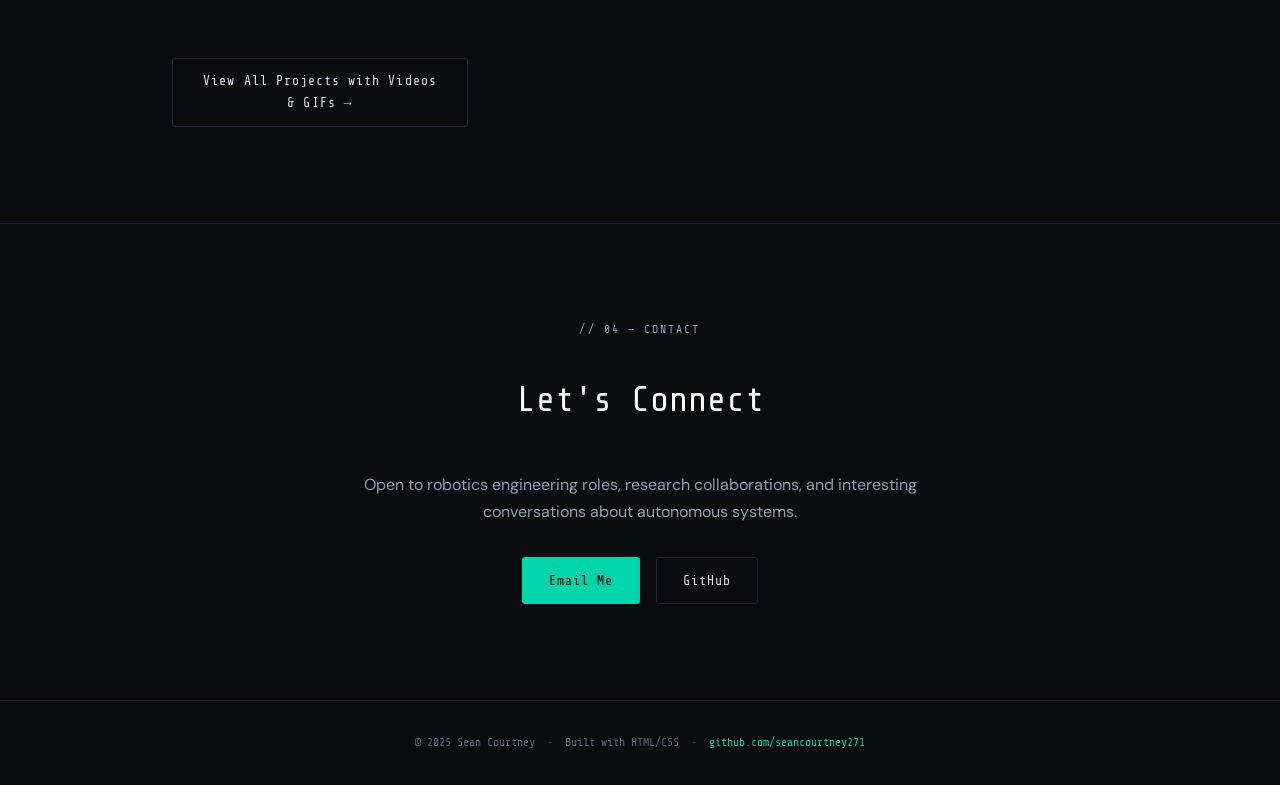
==== commit b464bc62: "Fixed images for previews" ====
--- a/index.html
+++ b/index.html
@@ -245,8 +245,13 @@
       font-family: var(--mono); font-size: 0.7rem; color: var(--muted);
       text-align: center; padding: 1rem;
     }
-    /* When you add a real thumbnail/gif, the <img> inside .card-thumb will fill this area */
-    .card-thumb img { width: 100%; height: 100%; object-fit: cover; }
+    /* When you add a real thumbnail/gif, the <img> inside .card-thumb will fit this area */
+    .card-thumb img {
+      width: 100%;
+      height: 100%;
+      object-fit: contain;
+      display: block;
+    }
     .card-body { padding: 1.25rem 1.5rem; flex: 1; display: flex; flex-direction: column; }
     .card-status {
       font-family: var(--mono); font-size: 0.65rem;
@@ -509,9 +514,7 @@
         ══════════════════════════════════════════════════ -->
         <div class="project-card">
           <div class="card-thumb">
-            <!-- DROP YOUR THUMBNAIL / GIF HERE
-                 e.g. <img src="assets/roombabot-thumb.gif" alt="Roombabot demo"/> -->
-            <div class="card-thumb-placeholder">[ thumbnail / gif ]<br/>roombabot</div>
+            <img src="assets/roombabot/roombotNav.png" alt="Roombabot demo" />
           </div>
           <div class="card-body">
             <span class="card-status active">● active</span>
@@ -569,30 +572,23 @@
         </div>
 
         <!-- ══════════════════════════════════════════════════
-             PROJECT CARD 3 — add your third project here
-        ══════════════════════════════════════════════════ -->
-        <div class="project-card">
-          <div class="card-thumb">
-            <!-- DROP YOUR THUMBNAIL / GIF HERE -->
-            <div class="card-thumb-placeholder">[ thumbnail / gif ]<br/>project 3</div>
-          </div>
-          <div class="card-body">
-            <span class="card-status complete">● complete</span>
-            <!-- ── PROJECT TITLE ── -->
-            <p class="card-title">Project Title</p>
-            <!-- ── ONE-LINE DESCRIPTION ── -->
-            <p class="card-desc">
-              Short description of what this project does and what makes it interesting.
-            </p>
-            <div class="card-tags">
-              <!-- ── TECH TAGS ── -->
-              <span class="tag">Tech 1</span><span class="tag">Tech 2</span>
+               PROJECT CARD 3 — coming soon
+          ══════════════════════════════════════════════════ -->
+          <div class="project-card">
+            <div class="card-thumb">
+              <div class="card-thumb-placeholder">More projects coming soon</div>
             </div>
-            <div class="card-links">
-              <!-- ── LINKS — update hrefs ── -->
-              <a href="#" class="card-link">GitHub</a>
-              <a href="projects.html#project3" class="card-link">Full Demo →</a>
-            </div>
+            <div class="card-body">
+              <span class="card-status complete">● coming soon</span>
+              <p class="card-title">More Robotics & AI Work</p>
+              <p class="card-desc">
+                I'm still fleshing out this portfolio. Check back soon for more autonomy, perception, and robotics demos.
+              </p>
+              <div class="card-tags">
+                <span class="tag">WIP</span><span class="tag">Portfolio</span>
+              </div>
+              <div class="card-links">
+                <a href="projects.html" class="card-link">View All Projects</a>
           </div>
         </div>
 
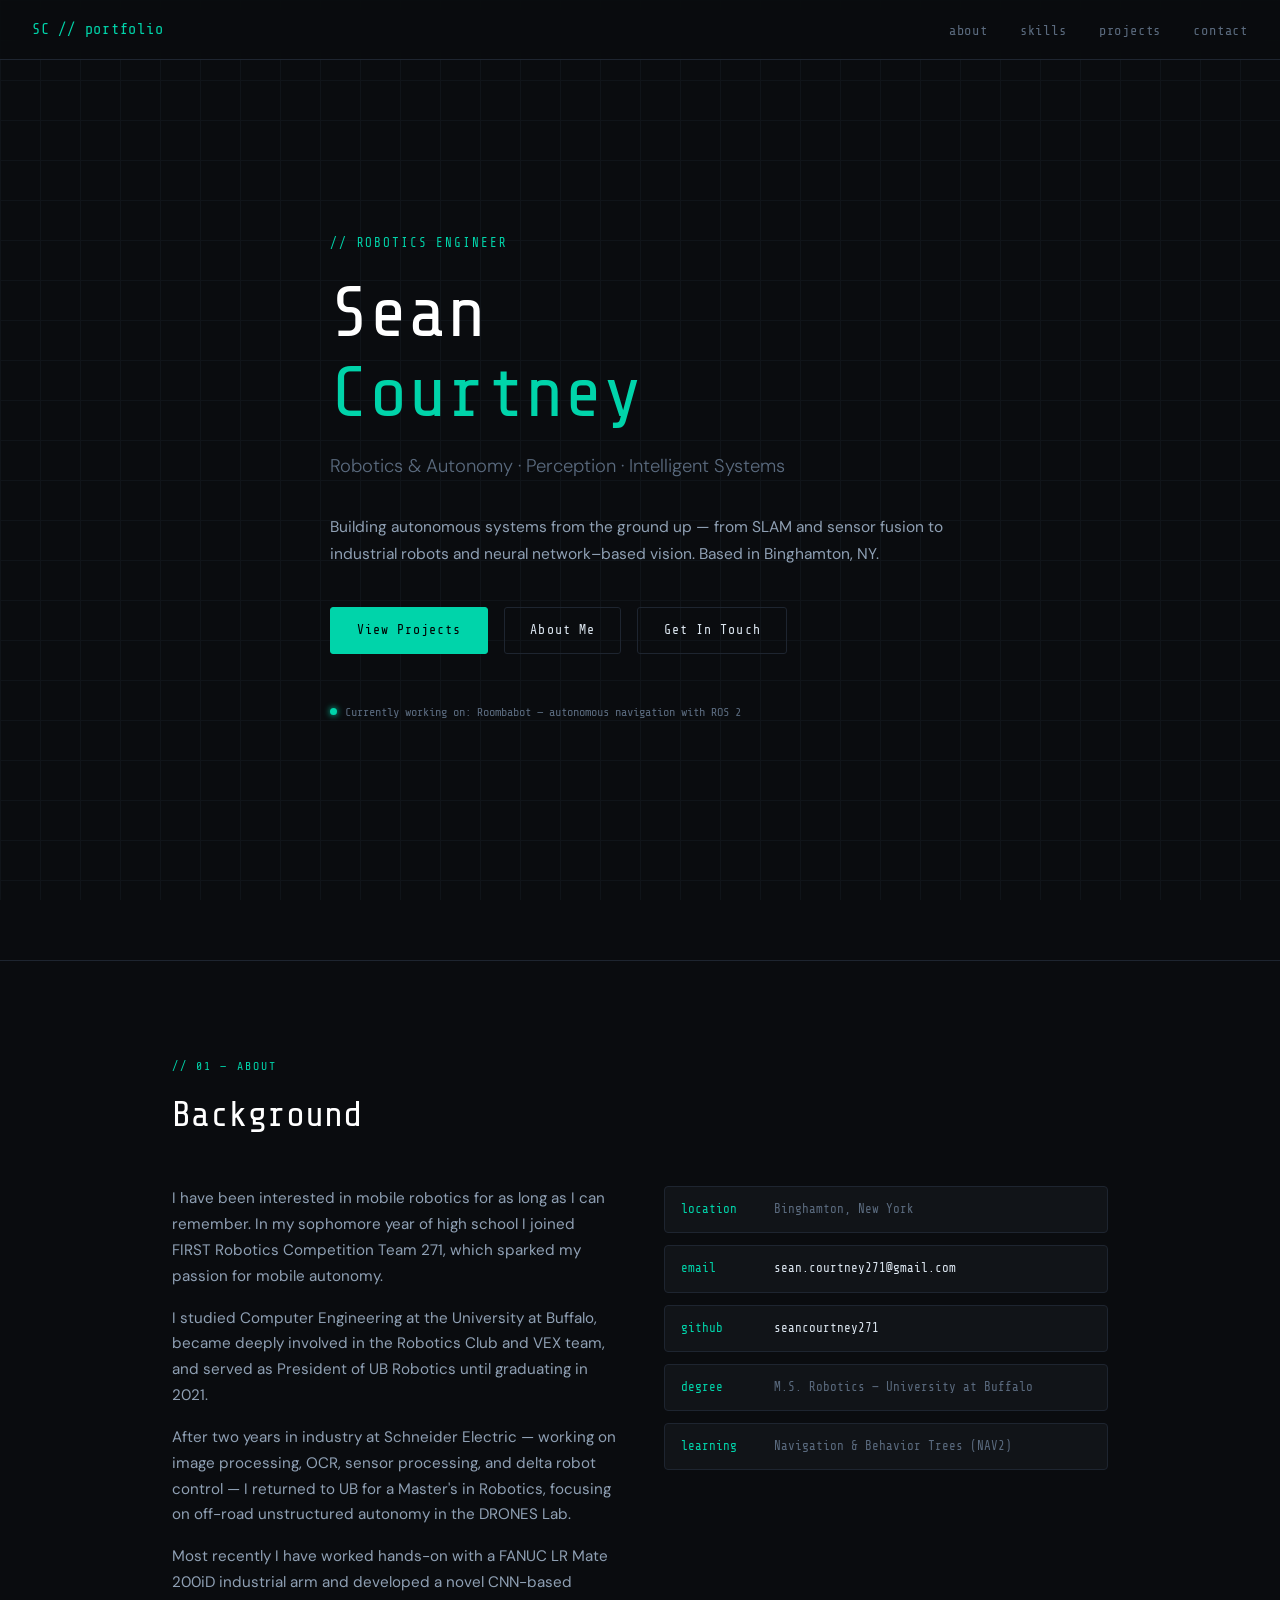
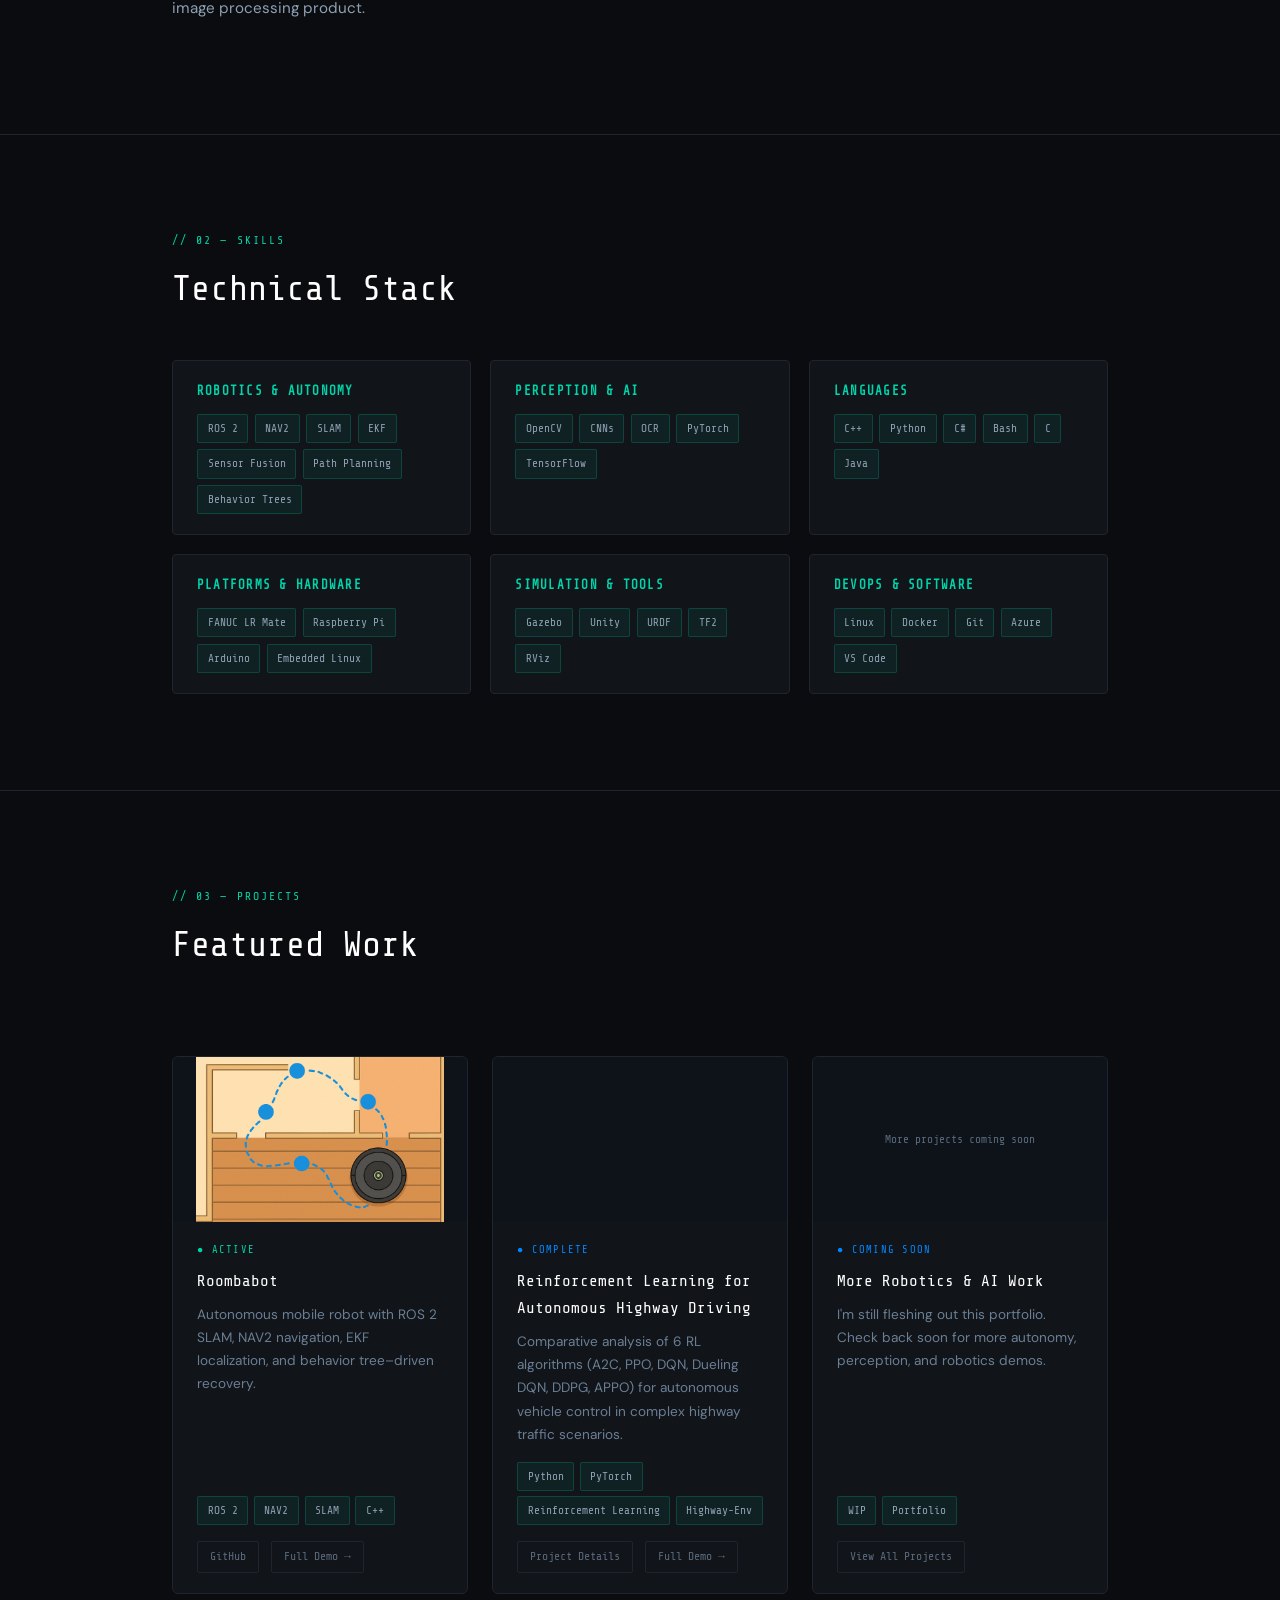
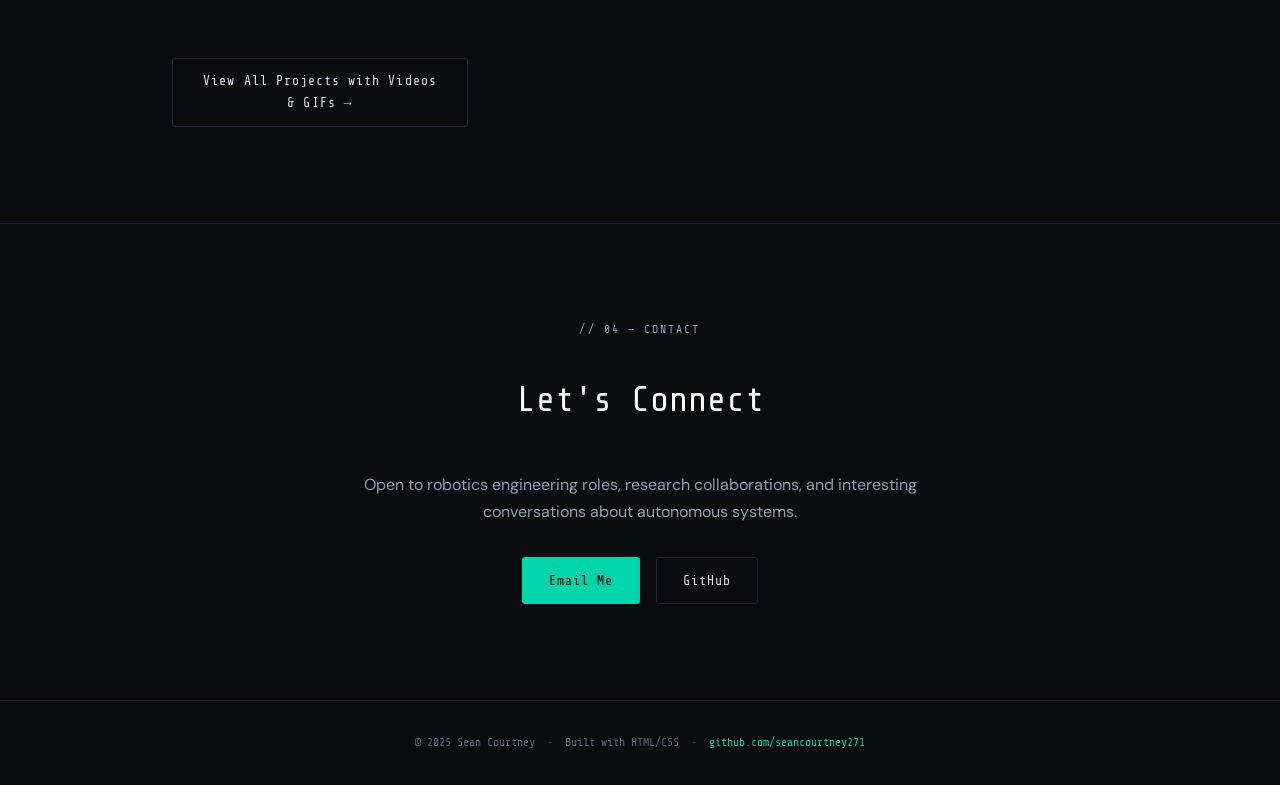
==== commit cb4b68bb: "Renamed the project 2 to align with the project" ====
--- a/index.html
+++ b/index.html
@@ -246,7 +246,8 @@
       text-align: center; padding: 1rem;
     }
     /* When you add a real thumbnail/gif, the <img> inside .card-thumb will fit this area */
-    .card-thumb img {
+    .card-thumb img,
+    .card-thumb video {
       width: 100%;
       height: 100%;
       object-fit: contain;
@@ -565,7 +566,7 @@
             </div>
             <div class="card-links">
               <!-- ── LINKS — update hrefs ── -->
-              <a href="project2-details.html" class="card-link">Project Details</a>
+              <a href="reinforcement_learning_project-details.html" class="card-link">Project Details</a>
               <a href="projects.html#reinforcement-learning-highway" class="card-link">Full Demo →</a>
             </div>
           </div>
